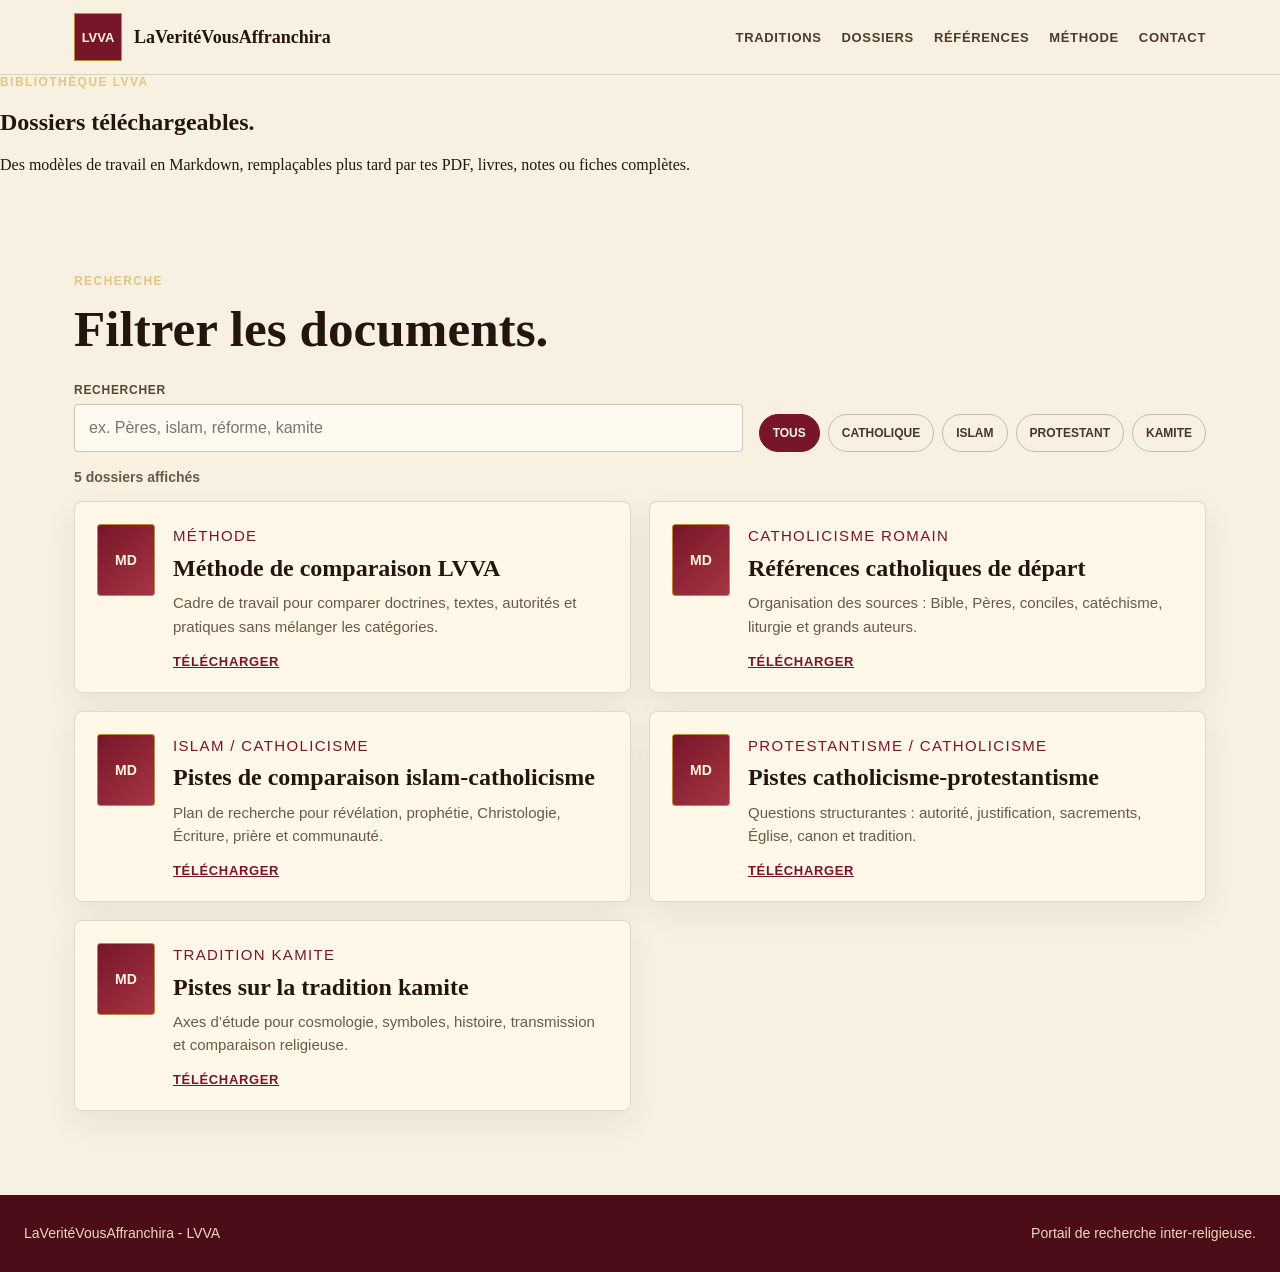
==== dossiers.html @ 1c4afa89 "Update dossiers.html for multi-page navigation" ====
<!doctype html>
<html lang="fr">
<head>
  <meta charset="utf-8">
  <meta name="viewport" content="width=device-width, initial-scale=1">
  <meta name="description" content="Bibliothèque LVVA : dossiers téléchargeables et filtres par tradition.">
  <title>Dossiers - LaVeritéVousAffranchira - LVVA</title>
  <link rel="stylesheet" href="assets/css/styles.css">
</head>
<body>
  <a class="skip-link" href="#contenu">Aller au contenu</a>
  <header class="site-header" aria-label="En-tête principal">
    <nav class="topbar" aria-label="Navigation principale">
      <a class="brand" href="index.html" aria-label="Accueil LVVA">
        <span class="brand-mark" aria-hidden="true">LVVA</span>
        <span class="brand-text">LaVeritéVousAffranchira</span>
      </a>
      <button class="nav-toggle" type="button" aria-expanded="false" aria-controls="site-nav">
        <span class="nav-toggle-icon" aria-hidden="true"></span>
        <span class="sr-only">Ouvrir le menu</span>
      </button>
      <div class="nav-links" id="site-nav">
        <a href="traditions.html">Traditions</a>
        <a href="dossiers.html" aria-current="page">Dossiers</a>
        <a href="references.html">Références</a>
        <a href="methode.html">Méthode</a>
        <a href="contact.html">Contact</a>
      </div>
    </nav>
  </header>
  <main id="contenu">
    <section class="page-hero">
      <div class="page-hero-inner">
        <p class="eyebrow">Bibliothèque LVVA</p>
        <h1>Dossiers téléchargeables.</h1>
        <p>Des modèles de travail en Markdown, remplaçables plus tard par tes PDF, livres, notes ou fiches complètes.</p>
      </div>
    </section>
    <section class="section library" aria-labelledby="dossiers-title">
      <div class="section-heading section-heading-wide">
        <p class="eyebrow">Recherche</p>
        <h2 id="dossiers-title">Filtrer les documents.</h2>
      </div>
      <div class="library-tools" aria-label="Filtres de dossiers">
        <label class="search-field">
          <span>Rechercher</span>
          <input id="dossier-search" type="search" placeholder="ex. Pères, islam, réforme, kamite">
        </label>
        <div class="filter-pills" role="group" aria-label="Filtrer par tradition">
          <button type="button" class="filter-button active" data-filter="all">Tous</button>
          <button type="button" class="filter-button" data-filter="catholicisme">Catholique</button>
          <button type="button" class="filter-button" data-filter="islam">Islam</button>
          <button type="button" class="filter-button" data-filter="protestantisme">Protestant</button>
          <button type="button" class="filter-button" data-filter="kamite">Kamite</button>
        </div>
      </div>
      <p class="result-count" id="result-count" aria-live="polite"></p>
      <div class="dossier-grid">
        <article class="dossier-card" data-category="catholicisme methode" data-title="Méthode catholique de comparaison">
          <div class="doc-icon" aria-hidden="true">MD</div>
          <div>
            <p class="card-label">Méthode</p>
            <h3>Méthode de comparaison LVVA</h3>
            <p>Cadre de travail pour comparer doctrines, textes, autorités et pratiques sans mélanger les catégories.</p>
            <a class="download-link" href="dossiers/lvva-methode-comparaison.md" download>Télécharger</a>
          </div>
        </article>
        <article class="dossier-card" data-category="catholicisme patristique references" data-title="Références catholicisme romain">
          <div class="doc-icon" aria-hidden="true">MD</div>
          <div>
            <p class="card-label">Catholicisme romain</p>
            <h3>Références catholiques de départ</h3>
            <p>Organisation des sources : Bible, Pères, conciles, catéchisme, liturgie et grands auteurs.</p>
            <a class="download-link" href="dossiers/catholicisme-romain-references.md" download>Télécharger</a>
          </div>
        </article>
        <article class="dossier-card" data-category="islam catholicisme comparaison" data-title="Islam et catholicisme pistes">
          <div class="doc-icon" aria-hidden="true">MD</div>
          <div>
            <p class="card-label">Islam / Catholicisme</p>
            <h3>Pistes de comparaison islam-catholicisme</h3>
            <p>Plan de recherche pour révélation, prophétie, Christologie, Écriture, prière et communauté.</p>
            <a class="download-link" href="dossiers/islam-catholicisme-pistes.md" download>Télécharger</a>
          </div>
        </article>
        <article class="dossier-card" data-category="protestantisme catholicisme reforme" data-title="Protestantisme et catholicisme pistes">
          <div class="doc-icon" aria-hidden="true">MD</div>
          <div>
            <p class="card-label">Protestantisme / Catholicisme</p>
            <h3>Pistes catholicisme-protestantisme</h3>
            <p>Questions structurantes : autorité, justification, sacrements, Église, canon et tradition.</p>
            <a class="download-link" href="dossiers/protestantisme-catholicisme-pistes.md" download>Télécharger</a>
          </div>
        </article>
        <article class="dossier-card" data-category="kamite tradition africaine comparaison" data-title="Tradition kamite pistes">
          <div class="doc-icon" aria-hidden="true">MD</div>
          <div>
            <p class="card-label">Tradition kamite</p>
            <h3>Pistes sur la tradition kamite</h3>
            <p>Axes d’étude pour cosmologie, symboles, histoire, transmission et comparaison religieuse.</p>
            <a class="download-link" href="dossiers/tradition-kamite-pistes.md" download>Télécharger</a>
          </div>
        </article>
      </div>
      <p class="empty-state" id="empty-state" hidden>Aucun dossier ne correspond à ce filtre.</p>
    </section>
  </main>
  <footer class="site-footer">
    <p>LaVeritéVousAffranchira - LVVA</p>
    <p>Portail de recherche inter-religieuse.</p>
  </footer>
  <script src="assets/js/main.js"></script>
</body>
</html>
---- assets/css/styles.css ----
:root {
  color-scheme: light;
  --ink: #24160f;
  --muted: #6b5947;
  --cardinal: #761628;
  --cardinal-dark: #4b0d18;
  --gold: #b88a3a;
  --gold-soft: #e0c785;
  --ivory: #f8f1e2;
  --parchment: #efe0bf;
  --stone: #d5c6aa;
  --green: #1f4a3d;
  --shadow: 0 22px 60px rgba(36, 22, 15, .16);
  --radius: 8px;
  --max: 1180px;
}

* {
  box-sizing: border-box;
}

html {
  scroll-behavior: smooth;
}

body {
  margin: 0;
  font-family: Georgia, "Times New Roman", serif;
  background: var(--ivory);
  color: var(--ink);
  overflow-x: hidden;
}

img {
  max-width: 100%;
  display: block;
}

a {
  color: inherit;
}

.sr-only {
  position: absolute;
  width: 1px;
  height: 1px;
  overflow: hidden;
  clip: rect(0, 0, 0, 0);
}

.skip-link {
  position: fixed;
  left: 16px;
  top: 16px;
  z-index: 20;
  transform: translateY(-160%);
  background: var(--ink);
  color: #fff;
  padding: 10px 14px;
  border-radius: 4px;
  font: 700 14px/1 Arial, sans-serif;
}

.skip-link:focus {
  transform: translateY(0);
}

.site-header {
  position: sticky;
  top: 0;
  z-index: 10;
  background: rgba(248, 241, 226, .94);
  border-bottom: 1px solid rgba(36, 22, 15, .14);
  backdrop-filter: blur(14px);
}

.topbar {
  max-width: var(--max);
  margin: 0 auto;
  min-height: 74px;
  padding: 0 24px;
  display: flex;
  align-items: center;
  justify-content: space-between;
  gap: 28px;
}

.brand {
  display: inline-flex;
  align-items: center;
  gap: 12px;
  text-decoration: none;
  min-width: 0;
}

.brand-mark {
  display: grid;
  place-items: center;
  width: 48px;
  height: 48px;
  border: 1px solid var(--gold);
  background: var(--cardinal);
  color: #fff5dc;
  font: 700 13px/1 Arial, sans-serif;
}

.brand-text {
  font-size: 18px;
  font-weight: 700;
  white-space: nowrap;
}

.nav-links {
  display: flex;
  align-items: center;
  gap: 20px;
  font: 700 13px/1 Arial, sans-serif;
  text-transform: uppercase;
  letter-spacing: .05em;
  color: #4f3a2b;
}

.nav-links a {
  text-decoration: none;
  padding-block: 10px;
}

.nav-links a:hover,
.nav-links a:focus-visible {
  color: var(--cardinal);
}

.nav-toggle {
  display: none;
  width: 44px;
  height: 44px;
  border: 1px solid rgba(36, 22, 15, .22);
  background: transparent;
  border-radius: 4px;
}

.nav-toggle-icon,
.nav-toggle-icon::before,
.nav-toggle-icon::after {
  display: block;
  width: 20px;
  height: 2px;
  margin: 0 auto;
  background: var(--ink);
  content: "";
}

.nav-toggle-icon::before {
  transform: translateY(-7px);
}

.nav-toggle-icon::after {
  transform: translateY(5px);
}

.hero {
  min-height: min(760px, calc(100vh - 74px));
  position: relative;
  display: grid;
  align-items: end;
  overflow: hidden;
  background: var(--cardinal-dark);
  color: #fff7e6;
}

.hero-media {
  position: absolute;
  inset: 0;
}

.hero-media img {
  width: 100%;
  height: 100%;
  object-fit: cover;
  filter: saturate(.78) contrast(1.08);
}

.hero-overlay {
  position: absolute;
  inset: 0;
  background:
    linear-gradient(90deg, rgba(38, 10, 9, .88), rgba(76, 13, 24, .66) 47%, rgba(36, 22, 15, .3)),
    linear-gradient(180deg, rgba(0, 0, 0, .1), rgba(0, 0, 0, .56));
}

.hero-content {
  position: relative;
  max-width: var(--max);
  margin: 0 auto;
  width: 100%;
  padding: 92px 24px 118px;
  min-width: 0;
}

.eyebrow {
  margin: 0 0 14px;
  font: 800 12px/1.2 Arial, sans-serif;
  text-transform: uppercase;
  letter-spacing: .12em;
  color: var(--gold-soft);
}

.hero h1 {
  max-width: 780px;
  margin: 0;
  font-size: clamp(40px, 5.7vw, 78px);
  line-height: .96;
  letter-spacing: 0;
  text-wrap: balance;
  overflow-wrap: normal;
}

.hero-copy {
  max-width: 690px;
  margin: 26px 0 0;
  font: 20px/1.62 Arial, sans-serif;
  color: #f5e8cf;
  overflow-wrap: break-word;
}

.hero-actions {
  display: flex;
  flex-wrap: wrap;
  gap: 12px;
  margin-top: 34px;
}

.button {
  display: inline-flex;
  align-items: center;
  justify-content: center;
  min-height: 46px;
  padding: 13px 18px;
  border: 1px solid currentColor;
  border-radius: 4px;
  text-decoration: none;
  font: 800 13px/1 Arial, sans-serif;
  text-transform: uppercase;
  letter-spacing: .06em;
  text-align: center;
  white-space: normal;
}

.button-primary {
  background: var(--gold);
  border-color: var(--gold);
  color: #22130d;
}

.button-ghost {
  color: #fff2d2;
  background: rgba(255, 255, 255, .06);
}

.hero-panel {
  position: absolute;
  right: max(24px, calc((100vw - var(--max)) / 2 + 24px));
  bottom: 34px;
  width: min(360px, calc(100vw - 48px));
  padding: 18px;
  border: 1px solid rgba(224, 199, 133, .5);
  background: rgba(36, 22, 15, .72);
  backdrop-filter: blur(10px);
  box-shadow: var(--shadow);
}

.hero-panel strong {
  display: block;
  margin-top: 6px;
  font-size: 20px;
}

.hero-panel p {
  margin: 8px 0 0;
  font: 14px/1.5 Arial, sans-serif;
  color: #f0dcc1;
}

.panel-kicker,
.card-label {
  font: 800 11px/1.2 Arial, sans-serif;
  text-transform: uppercase;
  letter-spacing: .09em;
  color: var(--gold-soft);
}

.section {
  max-width: var(--max);
  margin: 0 auto;
  padding: 84px 24px;
}

.section-heading {
  max-width: 640px;
  margin-bottom: 30px;
}

.section-heading-wide {
  max-width: 830px;
}

.section h2 {
  margin: 0;
  font-size: clamp(30px, 4vw, 54px);
  line-height: 1;
  letter-spacing: 0;
  text-wrap: balance;
}

.section-heading p:not(.eyebrow),
.reference-intro p,
.contact p {
  font: 17px/1.65 Arial, sans-serif;
  color: var(--muted);
}

.mission-grid,
.tradition-grid,
.dossier-grid {
  display: grid;
  gap: 18px;
}

.mission-grid {
  grid-template-columns: repeat(3, minmax(0, 1fr));
}

.mission-grid article,
.tradition-card,
.dossier-card,
.reference-list article {
  border: 1px solid rgba(36, 22, 15, .14);
  background: #fff8e9;
  border-radius: var(--radius);
  box-shadow: 0 12px 32px rgba(36, 22, 15, .07);
}

.mission-grid article {
  padding: 24px;
}

.ornament {
  display: block;
  width: 54px;
  height: 34px;
  margin-bottom: 18px;
  border: 2px solid var(--gold);
  border-bottom: 0;
  border-radius: 44px 44px 0 0;
}

.mission-grid h3,
.tradition-card h3,
.dossier-card h3,
.reference-list h3 {
  margin: 0 0 10px;
  font-size: 24px;
  line-height: 1.05;
}

.mission-grid p,
.tradition-card p,
.dossier-card p,
.reference-list p {
  margin: 0;
  font: 15px/1.58 Arial, sans-serif;
  color: var(--muted);
}

.traditions,
.references {
  max-width: none;
  padding-inline: 0;
}

.traditions > *,
.references > * {
  max-width: var(--max);
  margin-left: auto;
  margin-right: auto;
  padding-left: 24px;
  padding-right: 24px;
}

.traditions {
  background:
    linear-gradient(90deg, rgba(118, 22, 40, .08), transparent 30%, transparent 70%, rgba(118, 22, 40, .08)),
    var(--parchment);
}

.tradition-grid {
  grid-template-columns: repeat(4, minmax(0, 1fr));
}

.tradition-card {
  min-height: 300px;
  padding: 22px;
  display: flex;
  flex-direction: column;
}

.tradition-card.featured {
  background: var(--cardinal);
  color: #fff6df;
  border-color: var(--gold);
}

.tradition-card.featured p,
.tradition-card.featured a {
  color: #f1dfc5;
}

.tradition-number {
  width: 40px;
  height: 40px;
  display: grid;
  place-items: center;
  margin-bottom: 28px;
  border: 1px solid var(--gold);
  color: var(--gold);
  font-weight: 700;
}

.tradition-card a {
  margin-top: auto;
  padding-top: 22px;
  font: 800 13px/1 Arial, sans-serif;
  text-transform: uppercase;
  color: var(--cardinal);
}

.library-tools {
  display: grid;
  grid-template-columns: minmax(260px, 1fr) auto;
  gap: 16px;
  align-items: end;
  margin-bottom: 16px;
}

.search-field {
  display: grid;
  gap: 8px;
  font: 800 12px/1 Arial, sans-serif;
  text-transform: uppercase;
  letter-spacing: .06em;
  color: #574636;
}

.search-field input {
  width: 100%;
  min-height: 48px;
  border: 1px solid rgba(36, 22, 15, .22);
  border-radius: 4px;
  padding: 0 14px;
  background: #fffaf0;
  color: var(--ink);
  font: 16px/1.2 Arial, sans-serif;
}

.filter-pills {
  display: flex;
  flex-wrap: wrap;
  gap: 8px;
}

.filter-button {
  min-height: 38px;
  border: 1px solid rgba(36, 22, 15, .24);
  border-radius: 999px;
  padding: 0 13px;
  background: transparent;
  color: #493528;
  cursor: pointer;
  font: 800 12px/1 Arial, sans-serif;
  text-transform: uppercase;
}

.filter-button.active {
  background: var(--cardinal);
  border-color: var(--cardinal);
  color: #fff7e4;
}

.result-count,
.empty-state {
  font: 700 14px/1.4 Arial, sans-serif;
  color: var(--muted);
}

.dossier-grid {
  grid-template-columns: repeat(2, minmax(0, 1fr));
}

.dossier-card {
  display: grid;
  grid-template-columns: 58px 1fr;
  gap: 18px;
  padding: 22px;
}

.doc-icon {
  width: 58px;
  height: 72px;
  display: grid;
  place-items: center;
  background: linear-gradient(135deg, var(--cardinal), #a73545);
  color: #fff4d7;
  border: 1px solid var(--gold);
  border-radius: 3px;
  font: 800 14px/1 Arial, sans-serif;
}

.dossier-card .card-label {
  color: var(--cardinal);
  margin: 0 0 8px;
}

.download-link {
  display: inline-flex;
  margin-top: 16px;
  color: var(--cardinal);
  font: 800 13px/1 Arial, sans-serif;
  text-transform: uppercase;
  letter-spacing: .05em;
}

.references {
  background: #24160f;
  color: #fff2d2;
}

.references .section-heading p:not(.eyebrow),
.references .reference-intro p {
  color: #e5d0b0;
}

.reference-layout {
  display: grid;
  grid-template-columns: .78fr 1.22fr;
  gap: 26px;
}

.reference-list {
  display: grid;
  gap: 14px;
}

.reference-list article {
  background: rgba(255, 250, 240, .08);
  border-color: rgba(224, 199, 133, .24);
  padding: 20px;
}

.reference-list p {
  color: #e5d0b0;
}

.method-steps {
  list-style: none;
  padding: 0;
  margin: 0;
  display: grid;
  gap: 1px;
  border: 1px solid rgba(36, 22, 15, .14);
  background: rgba(36, 22, 15, .14);
}

.method-steps li {
  display: grid;
  grid-template-columns: 280px 1fr;
  gap: 18px;
  padding: 22px;
  background: #fff8e9;
}

.method-steps strong {
  font-size: 20px;
}

.method-steps span {
  font: 16px/1.6 Arial, sans-serif;
  color: var(--muted);
}

.contact {
  display: flex;
  align-items: center;
  justify-content: space-between;
  gap: 28px;
  border-top: 1px solid rgba(36, 22, 15, .14);
}

.contact h2 {
  max-width: 720px;
}

.site-footer {
  padding: 28px 24px;
  background: var(--cardinal-dark);
  color: #edd9b9;
  display: flex;
  justify-content: space-between;
  gap: 20px;
  font: 14px/1.5 Arial, sans-serif;
}

.site-footer p {
  margin: 0;
}

@media (max-width: 980px) {
  .nav-toggle {
    display: block;
  }

  .nav-links {
    position: absolute;
    top: 74px;
    left: 0;
    right: 0;
    display: none;
    flex-direction: column;
    align-items: stretch;
    gap: 0;
    padding: 10px 24px 20px;
    background: rgba(248, 241, 226, .98);
    border-bottom: 1px solid rgba(36, 22, 15, .14);
  }

  .nav-links.open {
    display: flex;
  }

  .nav-links a {
    padding: 14px 0;
  }

  .hero-content {
    padding-bottom: 178px;
  }

  .hero-panel {
    left: 24px;
    right: 24px;
  }

  .mission-grid,
  .tradition-grid,
  .dossier-grid,
  .reference-layout {
    grid-template-columns: 1fr;
  }

  .library-tools {
    grid-template-columns: 1fr;
  }

  .method-steps li {
    grid-template-columns: 1fr;
    gap: 8px;
  }

  .contact,
  .site-footer {
    align-items: flex-start;
    flex-direction: column;
  }
}

@media (max-width: 620px) {
  .topbar {
    padding-inline: 16px;
  }

  .brand-text {
    max-width: 185px;
    white-space: normal;
    line-height: 1.05;
  }

  .hero {
    min-height: 760px;
  }

  .hero-content {
    padding-inline: 18px;
    padding-top: 220px;
    padding-bottom: 188px;
  }

  .hero h1 {
    font-size: 34px;
    line-height: 1;
    overflow-wrap: anywhere;
  }

  .eyebrow {
    font-size: 11px;
    line-height: 1.45;
    overflow-wrap: anywhere;
    max-width: 34ch;
  }

  .hero-copy {
    font-size: 16px;
    line-height: 1.55;
    overflow-wrap: anywhere;
    max-width: 33ch;
  }

  .button {
    width: 100%;
    min-height: 50px;
    padding-inline: 12px;
    line-height: 1.18;
  }

  .section {
    padding: 62px 18px;
  }

  .traditions > *,
  .references > * {
    padding-left: 18px;
    padding-right: 18px;
  }

  .dossier-card {
    grid-template-columns: 1fr;
  }
}
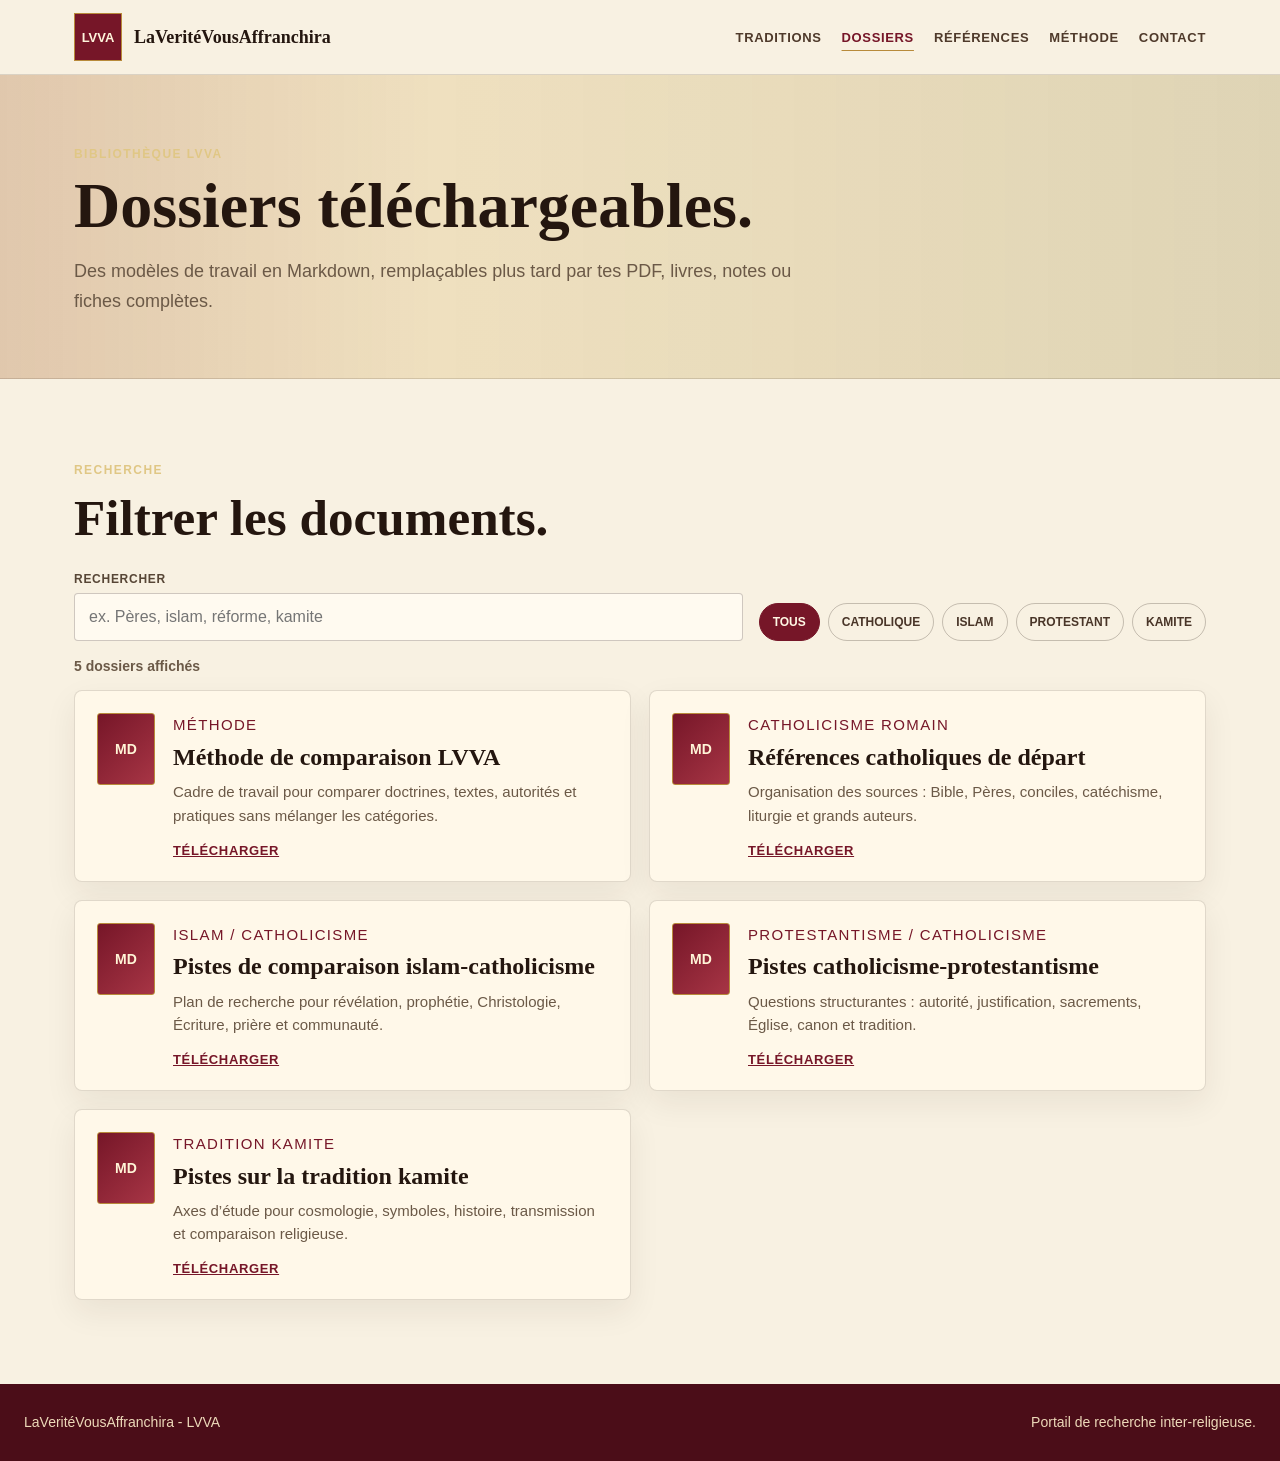
==== commit fa0bce47: "Update dossiers.html for dossier subpages" ====
--- a/dossiers.html
+++ b/dossiers.html
@@ -47,11 +47,11 @@
           <input id="dossier-search" type="search" placeholder="ex. Pères, islam, réforme, kamite">
         </label>
         <div class="filter-pills" role="group" aria-label="Filtrer par tradition">
-          <button type="button" class="filter-button active" data-filter="all">Tous</button>
-          <button type="button" class="filter-button" data-filter="catholicisme">Catholique</button>
-          <button type="button" class="filter-button" data-filter="islam">Islam</button>
-          <button type="button" class="filter-button" data-filter="protestantisme">Protestant</button>
-          <button type="button" class="filter-button" data-filter="kamite">Kamite</button>
+          <a class="filter-button active" href="dossiers.html" aria-current="page">Tous</a>
+          <a class="filter-button" href="dossiers-catholicisme.html">Catholique</a>
+          <a class="filter-button" href="dossiers-islam.html">Islam</a>
+          <a class="filter-button" href="dossiers-protestantisme.html">Protestant</a>
+          <a class="filter-button" href="dossiers-kamite.html">Kamite</a>
         </div>
       </div>
       <p class="result-count" id="result-count" aria-live="polite"></p>
--- a/assets/css/styles.css
+++ b/assets/css/styles.css
@@ -130,6 +130,13 @@
   color: var(--cardinal);
 }
 
+.nav-links a[aria-current="page"] {
+  color: var(--cardinal);
+  text-decoration: underline;
+  text-decoration-color: var(--gold);
+  text-underline-offset: 8px;
+}
+
 .nav-toggle {
   display: none;
   width: 44px;
@@ -295,6 +302,42 @@
   padding: 84px 24px;
 }
 
+.page-hero {
+  background:
+    linear-gradient(90deg, rgba(118, 22, 40, .12), transparent 34%, rgba(31, 74, 61, .08)),
+    var(--parchment);
+  border-bottom: 1px solid rgba(36, 22, 15, .14);
+}
+
+.page-hero-inner {
+  max-width: var(--max);
+  margin: 0 auto;
+  padding: 72px 24px 62px;
+}
+
+.page-hero h1 {
+  max-width: 850px;
+  margin: 0;
+  font-size: clamp(38px, 5vw, 72px);
+  line-height: .96;
+  letter-spacing: 0;
+  text-wrap: balance;
+}
+
+.page-hero p:not(.eyebrow) {
+  max-width: 760px;
+  margin: 20px 0 0;
+  font: 18px/1.65 Arial, sans-serif;
+  color: var(--muted);
+}
+
+.page-actions {
+  display: flex;
+  flex-wrap: wrap;
+  gap: 12px;
+  margin-top: 28px;
+}
+
 .section-heading {
   max-width: 640px;
   margin-bottom: 30px;
@@ -470,6 +513,9 @@
 
 .filter-button {
   min-height: 38px;
+  display: inline-flex;
+  align-items: center;
+  justify-content: center;
   border: 1px solid rgba(36, 22, 15, .24);
   border-radius: 999px;
   padding: 0 13px;
@@ -478,6 +524,7 @@
   cursor: pointer;
   font: 800 12px/1 Arial, sans-serif;
   text-transform: uppercase;
+  text-decoration: none;
 }
 
 .filter-button.active {
